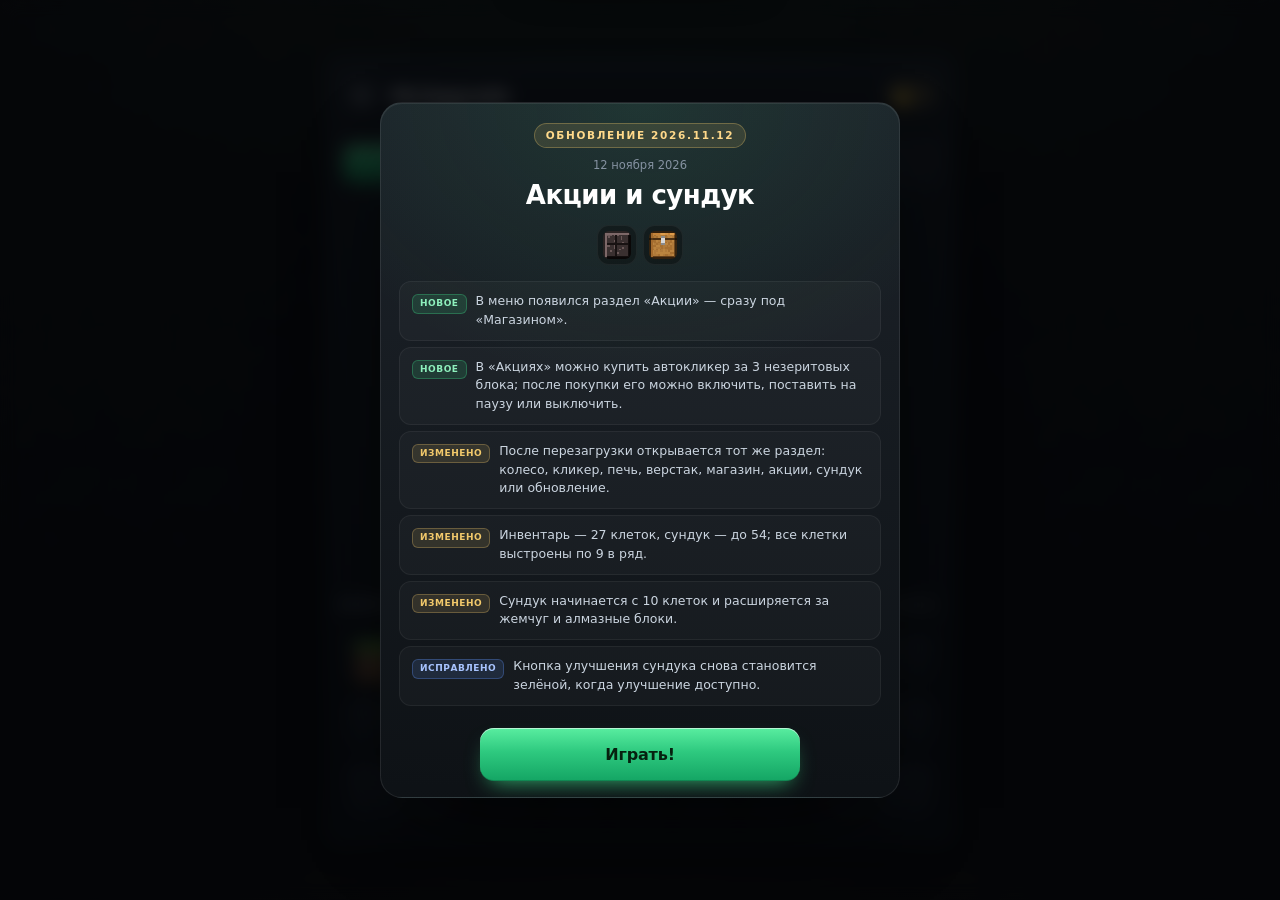
==== index.html @ 52a83c67 "refactor: split game code into js modules" ====
<!doctype html>
<html lang="ru">
    <head>
        <meta charset="UTF-8">
        <meta name="viewport" content="width=device-width, initial-scale=1.0">
        <meta http-equiv="Cache-Control" content="no-store">
        <meta http-equiv="Pragma" content="no-cache">
        <title>McUpgrade</title>

        <link rel="manifest" href="/manifest.json">
        <link rel="icon" href="/icon-192.png" sizes="192x192" type="image/png">
        <link rel="apple-touch-icon" href="/icon-192.png">

        <script src="js/core/sw.js"></script>
        <link rel="stylesheet" href="css/core.css">
        <link rel="stylesheet" href="css/wheel.css">
        <link rel="stylesheet" href="css/clicker.css">
        <link rel="stylesheet" href="css/controls.css">
        <link rel="stylesheet" href="css/overlays.css">
        <link rel="stylesheet" href="css/menu.css">
        <link rel="stylesheet" href="css/craft.css">
        <link rel="stylesheet" href="css/furnace.css">
        <link rel="stylesheet" href="css/shop.css">
        <link rel="stylesheet" href="css/offers.css">
        <link rel="stylesheet" href="css/updates.css">
        <link rel="stylesheet" href="css/responsive.css">
        <link rel="stylesheet" href="css/admin.css">
        <link rel="stylesheet" href="css/effects.css">
        <script src="js/effects/touch.js"></script>
    </head>
        <div class="wrap">
            <div class="gui" id="gui">
                <div class="hdr">
                    <button class="menu-btn" id="tmenu" aria-label="Меню"><svg viewBox="0 0 24 24" aria-hidden="true"><rect x="2.5" y="5" width="19" height="2.6" rx="1.3"></rect><rect x="2.5" y="10.7" width="19" height="2.6" rx="1.3"></rect><rect x="2.5" y="16.4" width="19" height="2.6" rx="1.3"></rect></svg></button>
                    <h1 id="ttl">McUpgrade</h1>
                    <div class="wallet" id="wbox"><img id="wico" alt="" /><b id="wcoins">0</b></div>
                </div>
                <div id="pg1">
                    <div class="rmode" role="tablist" aria-label="Режим">
                        <button class="on" id="mrWheel" type="button" role="tab" aria-selected="true">Колесо</button>
                        <button id="mrClick" type="button" role="tab" aria-selected="false">Кликер</button>
                    </div>
                    <div id="rwheel">
                        <div class="stage">
                            <div class="sb">
                                Ставка<button class="slot big" id="bet" aria-label="Слот ставки"></button>
                            </div>
                            <div class="ww">
                                <div class="ptr"></div>
                                <div class="wheel" id="wheel"><canvas id="wc" width="96" height="96"></canvas></div>
                            </div>
                            <div class="sb gt">
                                Цель<button class="slot big" id="tgt" aria-label="Выбрать желаемый предмет"></button>
                            </div>
                        </div>
                        <div class="info" id="info"></div>
                        <button class="btn" id="go" disabled>Крутить!</button>
                        <div class="autobar" id="autobar" hidden>
                            <i class="auto-dot" aria-hidden="true"></i>
                            <span id="autotxt">Автокликер включён</span>
                            <button class="auto-pause" id="autopause" type="button">Пауза</button>
                        </div>
                    </div>
                    <div id="rclick" hidden>
                        <div class="clk">
                            <div class="clk-h">
                                <b>Генератор предметов</b>
                                <span class="clk-side">
                                    <span class="clk-left" id="clkleft">10 / 10</span>
                                    <button class="clk-help" id="clkhelp" type="button" aria-label="Шансы предметов" title="Шансы предметов">?</button>
                                </span>
                            </div>
                            <div class="clk-box" id="clkbox">
                                <span class="clk-ph" id="clkph">?</span>
                                <img class="clk-ic" id="clkic" alt="" hidden />
                                <span class="clk-nm" id="clknm" hidden></span>
                                <span class="clk-pr" id="clkpr" hidden></span>
                            </div>
                            <button class="btn" id="clkgo" type="button">Жать!</button>
                            <p class="clk-msg" id="clkmsg"></p>
                        </div>
                        <div class="click-lock" id="clklock" hidden role="img" aria-label="Кликер заблокирован, пока работает автокликер">
                            <img class="lock-img" src="[data-uri]" alt="" />
                        </div>
                    </div>
                </div>
                <div id="pg2" hidden>
                    <div class="bench">
                        <h3>ВЕРСТАК</h3>
                        <div class="bg">
                            <div class="cg" id="cg"></div>
                            <div class="arr"></div>
                            <button class="slot big" id="co" disabled aria-label="Результат"></button>
                        </div>
                    </div>
                    <div id="cinfo"></div>
                    <button class="btn sm" id="cx">Очистить стол</button>
                </div>
                <div id="pg8" hidden>
                    <div class="furn">
                        <div class="furn-h">
                            <h2>Печь</h2>
                            <span class="furn-note" id="ftop"></span>
                        </div>
                        <div class="furn-body">
                            <div class="fcol">
                                <span class="flab">Плавим</span>
                                <button class="slot big" id="fin" type="button" aria-label="Что плавим"></button>
                                <span class="fsub" id="fdin"></span>
                            </div>
                            <div class="fmid" aria-hidden="true">
                                <i class="flame" id="fflame"></i>
                                <div class="fbar"><i id="fbar"></i></div>
                            </div>
                            <div class="fcol">
                                <span class="flab">Топливо</span>
                                <button class="slot big" id="ffuel" type="button" aria-label="Топливо"></button>
                                <span class="fsub" id="fdfuel"></span>
                            </div>
                            <span class="arr"></span>
                            <div class="fcol">
                                <span class="flab">Результат</span>
                                <span class="slot big" id="fout" aria-hidden="true"></span>
                                <span class="fsub" id="fdout"></span>
                            </div>
                        </div>
                        <p class="fhint" id="fhint"></p>
                        <div class="frow">
                            <button class="btn sm" id="fone" type="button">Разжечь</button>
                            <button class="btn sm" id="fall" type="button">Разжечь всё</button>
                        </div>
                    </div>
                    <div class="sec">
                        <h2>Что можно переплавить</h2>
                        <div class="frec" id="frec"></div>
                    </div>
                </div>
                <div id="pg4" hidden>
                    <div class="chesthead">
                        <h2>Сундук</h2>
                        <span class="cnt" id="csl2"></span>
                    </div>
                    <div class="bar"><i id="cbar"></i></div>
                    <div class="inv" id="chst"></div>
                    <p class="hint" id="chh"></p>
                    <div class="sec">
                        <h2>Улучшение сундука</h2>
                        <button class="btn sm up" id="up1" type="button" aria-label="Добавить 1 клетку сундука за 1 Жемчуг Края">
                            <span class="up-set"><b>+1</b><img class="uic" data-item="chest" alt="" aria-hidden="true" /></span>
                            <span class="up-for">за</span>
                            <span class="up-set"><b>1</b><img class="uic" data-item="pearl" alt="" aria-hidden="true" /></span>
                        </button>
                        <button class="btn sm up" id="up10" type="button" aria-label="Добавить 10 клеток сундука за 1 Алмазный блок">
                            <span class="up-set"><b>+10</b><img class="uic" data-item="chest" alt="" aria-hidden="true" /></span>
                            <span class="up-for">за</span>
                            <span class="up-set"><b>1</b><img class="uic" data-item="dblock" alt="" aria-hidden="true" /></span>
                        </button>
                    </div>
                </div>
                <div id="pg5" hidden>
                    <div class="shopbar">
                        <div class="seg">
                            <button class="segbtn on" id="shbuy">Купить</button>
                            <button class="segbtn" id="shsell">Продать</button>
                        </div>
                    </div>
                    <input class="shq" id="shq" type="text" inputmode="search" autocomplete="off" placeholder="Поиск" />
                    <div class="shlist" id="shlist"></div>
                    <p class="shmsg" id="shmsg"></p>
                </div>
                <div id="pg9" hidden>
                    <h2>Акции</h2>
                    <div class="ofr">
                        <div class="ofr-h">
                            <b>Автокликер</b>
                            <span class="ofr-tag">навсегда</span>
                        </div>
                        <p class="ofr-desc">Сам нажимает «Крутить!» с твоей ставкой.</p>
                        <ul class="ofr-list">
                            <li>Работает, пока открыта игра</li>
                            <li>Ставку и цель выбираешь сам</li>
                            <li>Можно поставить на паузу</li>
                            <li>Остаётся после перезагрузки</li>
                        </ul>
                        <div class="ofr-row" id="ofrBuy">
                            <span class="ofr-price"><b>3</b><img class="uic" data-item="nblock" alt="" aria-hidden="true" /></span>
                            <button class="ofr-go" id="autobuy" type="button">Купить</button>
                        </div>
                        <div class="ofr-own" id="ofrOwned" hidden>
                            <span class="ofr-st" id="ofrState">Куплено</span>
                        </div>
                        <p class="ofr-msg" id="automsg"></p>
                    </div>
                </div>
                <div id="pg6" hidden>
                    <div class="uhdr">
                        <h2>Обновление</h2>
                    </div>
                    <div class="ulist" id="ulist"></div>
                </div>
                <div id="invblock">
                    <div class="ihdr">
                        <h2>Инвентарь</h2>
                        <span class="cnt" id="icnt"></span>
                    </div>
                    <div class="inv" id="inv"></div>
                </div>
                <div id="pg3" hidden>
                    <h2>Рецепты</h2>
                    <div class="rb" id="rb"></div>
                </div>
            </div>
        </div>
        <div class="mnu-sc" id="mnusc">
            <div class="mnu">
                <div class="mnu-h"><h2>Меню</h2></div>
                <button class="tab on" id="t1">Фортуна</button>
                <button class="tab" id="t4">Магазин</button>
                <button class="tab" id="t10">Акции</button>
                <div class="mnu-line"></div>
                <button class="tab" id="t2">Верстак</button>
                <button class="tab" id="t7">Печь<img class="uic" data-item="furnace" alt="" aria-hidden="true" /></button>
                <button class="tab" id="t3">Сундук</button>
                <div class="mnu-line"></div>
                <button class="tab" id="t5">Обновление</button>
                <div class="mnu-line" id="mnuadmline" hidden></div>
                <button class="tab" id="t9" hidden>Админ<img class="uic" data-item="bedrock" alt="" aria-hidden="true" /></button>
                <button class="btn sm" id="mcx">Закрыть</button>
            </div>
        </div>
        <div class="ov" id="ov">
            <div class="gui menu">
                <h2 style="margin-top: 0">Выбери желаемый предмет</h2>
                <div class="grid" id="grid"></div>
            </div>
        </div>
        <div class="ov" id="clkov">
            <div class="gui menu">
                <h2 style="margin-top: 0">Шансы кликера</h2>
                <p class="hint">
                    Шанс зависит от ценности: чем дороже предмет, тем он реже. Указан шанс за один клик.
                </p>
                <div class="chlist" id="chlist"></div>
                <button class="btn sm" data-close>Закрыть</button>
            </div>
        </div>
        <div id="upd">
            <div class="paper">
                <div class="pbody">
                    <div class="ribbon" id="uv"></div>
                    <div class="ud" id="ud"></div>
                    <h2 id="ut"></h2>
                    <div class="ico" id="ui"></div>
                    <ul id="ul"></ul>
                </div>
                <button class="btn" id="up">Играть!</button>
            </div>
        </div>
        <div id="tip"></div>
        <div id="toast">
            <img id="ti" />
            <div><b>Достижение получено!</b><span id="tn"></span></div>
        </div>
        <div class="gob" id="gob">
            <div class="gui menu">
                <h2 id="gotitle">Игра окончена!</h2>
                <p class="hint" id="gohint">Предметы и монеты закончились.</p>
                <button class="btn" id="gotake" type="button" hidden>Забрать из сундука</button>
                <button class="btn" id="gostart" type="button">Начать заново</button>
            </div>
        </div>
        <div class="adm" id="adm">
            <div class="gui adm-card">
                <div class="adm-head">
                    <h2>Админ-панель</h2>
                    <button class="adm-x" id="admClose" type="button" aria-label="Закрыть">×</button>
                </div>
                <div id="admLogin">
                    <p class="hint">Вход только для владельца.</p>
                    <div class="row">
                        <input id="admPw" class="grow" type="password" autocomplete="current-password" placeholder="Пароль" />
                        <button class="btn sm" id="admEnter" type="button">Войти</button>
                    </div>
                    <p class="adm-msg" id="admMsg"></p>
                </div>
                <div id="admBody" hidden inert></div>
            </div>
        </div>
        <script src="js/admin-vault.js"></script>
        <script src="js/core/utils.js"></script>
        <script src="js/data/sprites.js"></script>
        <script src="js/data/items.js"></script>
        <script src="js/core/state.js"></script>
        <script src="js/core/save.js"></script>
        <script src="js/core/sound.js"></script>
        <script src="js/features/events.js"></script>
        <script src="js/core/cloud.js"></script>
        <script src="js/features/wheel.js"></script>
        <script src="js/features/clicker.js"></script>
        <script src="js/features/craft.js"></script>
        <script src="js/features/furnace.js"></script>
        <script src="js/features/chest.js"></script>
        <script src="js/features/economy.js"></script>
        <script src="js/features/offers.js"></script>
        <script src="js/data/updates.js"></script>
        <script src="js/features/updates.js"></script>
        <script src="js/ui/menu.js"></script>
        <script src="js/ui/icons.js"></script>
        <script src="js/admin/admin.js"></script>
        <script src="js/main.js"></script>
        <script src="js/effects/tap.js"></script>
    </body>
    
</html>
---- css/core.css ----
/* База: переменные, сброс стилей, каркас, шапка и кошелёк. */

:root {
    --bg: #0a0d10;
    --panel: #141a20;
    --panel-2: #1a2129;
    --tile: #202832;
    --line: rgba(255, 255, 255, 0.09);
    --line-2: rgba(255, 255, 255, 0.055);
    --ink: #eef3f8;
    --muted: #9aa7b6;
    --muted-2: #8592a1;
    --em: #3ddc8a;
    --em-d: #12a05c;
    --gold: #f2c96b;
    --gold-d: #b98a35;
    --red: #ea5a52;
    --blue: #5b8def;
    --rad: 18px;
    --rad-s: 11px;
}
*,
*:before,
*:after {
    box-sizing: border-box;
}
html {
    -webkit-text-size-adjust: 100%;
    text-size-adjust: 100%;
    background: #070a0d;
    overflow-x: clip;
}
body {
    margin: 0;
    width: 100%;
    min-height: 100vh;
    min-height: 100dvh;
    display: flex;
    flex-direction: column;
    overflow-x: clip;
    background-color: var(--bg);
    color: var(--ink);
    font-family: "Segoe UI Variable Text", "Segoe UI", system-ui, -apple-system, "Inter", Arial, sans-serif;
    font-size: 15px;
    line-height: 1.45;
    -webkit-tap-highlight-color: transparent;
    -webkit-font-smoothing: antialiased;
}
body.lock {
    overflow: hidden;
}
/* никаких светлых полос прокрутки — ни вертикальных, ни горизонтальных */
*,
*::before,
*::after {
    scrollbar-width: none !important;
    -ms-overflow-style: none !important;
}
*::-webkit-scrollbar {
    width: 0 !important;
    height: 0 !important;
    display: none !important;
}
img {
    -webkit-user-drag: none;
    user-select: none;
}
button,
input,
select,
textarea {
    font-family: inherit;
}
.wrap {
    width: 100%;
    max-width: 660px;
    margin: auto;
    flex: 0 0 auto;
    padding: 14px;
    position: relative;
    z-index: 1;
}
/* ---------- панель ---------- */
.gui {
    position: relative;
    padding: 14px;
    border-radius: var(--rad);
    background:
        radial-gradient(120% 80% at 50% -10%, rgba(61, 220, 138, 0.08), transparent 55%),
        linear-gradient(180deg, rgba(28, 34, 41, 0.97), rgba(16, 20, 25, 0.98));
    border: 1px solid var(--line);
    box-shadow:
        inset 0 1px 0 rgba(255, 255, 255, 0.07),
        0 1px 0 rgba(0, 0, 0, 0.6),
        0 28px 70px -26px rgba(0, 0, 0, 0.95),
        0 0 0 1px rgba(0, 0, 0, 0.45);
    backdrop-filter: blur(14px);
}
.gui.shake {
    animation: sh 0.45s;
}
@keyframes sh {
    20% {
        transform: translateX(-7px);
    }
    40% {
        transform: translateX(7px);
    }
    60% {
        transform: translateX(-4px);
    }
    80% {
        transform: translateX(4px);
    }
}
/* ---------- шапка ---------- */
.hdr {
    display: flex;
    align-items: center;
    justify-content: space-between;
    gap: 10px;
    margin: -2px 0 12px;
    padding: 10px 2px;
    background: linear-gradient(180deg, #1a2129 0%, #171d24 100%);
    border-bottom: 1px solid var(--line-2);
    border-radius: 12px;
    box-shadow: 0 10px 20px -18px #000;
}
.menu-btn {
    flex: none;
    width: 40px;
    height: 40px;
    display: grid;
    place-items: center;
    padding: 0;
    color: #d6e0ea;
    background: linear-gradient(180deg, rgba(255, 255, 255, 0.075), rgba(255, 255, 255, 0.02));
    border: 1px solid var(--line);
    border-radius: 12px;
    cursor: pointer;
    transition: background 0.16s, color 0.16s, transform 0.16s;
}
.menu-btn:hover {
    color: #fff;
    background: linear-gradient(180deg, rgba(255, 255, 255, 0.12), rgba(255, 255, 255, 0.04));
}
.menu-btn:active {
    transform: scale(0.95);
}
.menu-btn svg {
    width: 19px;
    height: 19px;
    display: block;
    fill: currentColor;
}
h1 {
    flex: 1 1 auto;
    min-width: 0;
    margin: 0;
    font-size: clamp(14px, 4vw, 19px);
    font-weight: 700;
    letter-spacing: -0.015em;
    line-height: 1.1;
    color: #fff;
    white-space: normal;
    overflow: visible;
    text-overflow: clip;
    word-break: break-word;
}
.wallet {
    flex: none;
    display: flex;
    align-items: center;
    gap: 6px;
    padding: 6px 11px 6px 8px;
    font-size: 14px;
    font-weight: 600;
    font-variant-numeric: tabular-nums;
    color: var(--gold);
    border-radius: 999px;
    background: linear-gradient(180deg, rgba(242, 201, 107, 0.16), rgba(242, 201, 107, 0.06));
    border: 1px solid rgba(242, 201, 107, 0.28);
    box-shadow: inset 0 1px 0 rgba(255, 255, 255, 0.12);
    white-space: nowrap;
}
.wallet img {
    width: 18px;
    height: 18px;
    display: block;
    image-rendering: pixelated;
}
h2 {
    margin: 16px 0 8px;
    font-size: 12px;
    font-weight: 600;
    letter-spacing: 0.1em;
    text-transform: uppercase;
    color: var(--muted-2);
}
.ihdr,
.chesthead,
.uhdr {
    display: flex;
    align-items: center;
    justify-content: space-between;
    gap: 10px;
    margin: 16px 0 8px;
}
.ihdr h2,
.chesthead h2,
.uhdr h2 {
    margin: 0;
}
.cnt {
    font-size: 11.5px;
    font-weight: 500;
    color: var(--muted-2);
    font-variant-numeric: tabular-nums;
    padding: 2px 8px;
    border-radius: 999px;
    background: rgba(255, 255, 255, 0.04);
    border: 1px solid var(--line-2);
}
---- css/wheel.css ----
/* Колесо фортуны и переключатель «Колесо / Кликер». */

/* ---------- колесо ---------- */
.stage {
    display: flex;
    align-items: center;
    justify-content: center;
    gap: clamp(8px, 3vw, 20px);
    margin: 4px 0 12px;
}
.sb {
    display: flex;
    flex-direction: column;
    align-items: center;
    gap: 8px;
    flex: none;
    font-size: 9.5px;
    font-weight: 600;
    letter-spacing: 0.14em;
    text-transform: uppercase;
    color: var(--muted-2);
}
.stage .sb:first-child {
    color: #cfd8e2;
}
.stage .sb.gt {
    color: var(--em);
}
.ww {
    position: relative;
    width: clamp(190px, 50vw, 270px);
    aspect-ratio: 1;
    flex: none;
}
.ww:before {
    content: "";
    position: absolute;
    inset: -14%;
    border-radius: 50%;
    background: radial-gradient(circle at 50% 45%, rgba(61, 220, 138, 0.14), rgba(61, 220, 138, 0) 62%);
    pointer-events: none;
}
.wheel {
    position: absolute;
    inset: 0;
    transition: transform 4.6s cubic-bezier(0.12, 0.65, 0.08, 1);
    will-change: transform;
}
.wheel canvas {
    width: 100%;
    height: 100%;
    display: block;
    border-radius: 50%;
    filter: drop-shadow(0 12px 18px rgba(0, 0, 0, 0.55));
    image-rendering: pixelated;
}
.lbl {
    position: absolute;
    left: 50%;
    top: 50%;
    color: #fff;
    font-size: clamp(17px, 4.6vw, 25px);
    font-weight: 700;
    font-variant-numeric: tabular-nums;
    text-shadow: 1px 1px 0 #000, -1px 1px 0 #000, 1px -1px 0 #000, -1px -1px 0 #000,
        2px 2px 0 rgba(0, 0, 0, 0.65);
    white-space: nowrap;
}
.ptr {
    position: absolute;
    left: 50%;
    top: -12px;
    transform: translateX(-50%);
    border: 13px solid transparent;
    border-top: 28px solid #f5c518;
    border-bottom: 0;
    filter: drop-shadow(0 0 0 #000) drop-shadow(2px 2px 0 #000);
    z-index: 3;
}
.info {
    min-height: 2.6em;
    margin: 4px 0 10px;
    text-align: center;
    font-size: 13.5px;
    line-height: 1.35;
    color: var(--muted);
}
.info.win {
    color: #7ef0b0;
}
.info.lose {
    color: #ff9d95;
}
/* ---------- переключатель: колесо / кликер ---------- */
.rmode {
    display: flex;
    gap: 5px;
    padding: 4px;
    margin: 0 0 12px;
    border: 1px solid var(--line);
    border-radius: 13px;
    background: rgba(255, 255, 255, 0.035);
}
.rmode button {
    flex: 1 1 0;
    padding: 9px 8px;
    font: inherit;
    font-size: 12.5px;
    font-weight: 700;
    letter-spacing: 0.02em;
    color: var(--muted-2);
    background: transparent;
    border: 0;
    border-radius: 9px;
    cursor: pointer;
    transition: color 0.15s, background 0.15s, box-shadow 0.15s, transform 0.1s;
}
.rmode button:active:not(:disabled) {
    transform: scale(0.985);
}
.rmode button.on {
    color: #06210f;
    background: linear-gradient(180deg, #59eda0, #2ec97f 55%, #14a564);
    box-shadow:
        inset 0 1px 0 rgba(255, 255, 255, 0.5),
        0 6px 16px -8px rgba(61, 220, 138, 0.8);
}
.rmode button:disabled {
    cursor: default;
    opacity: 0.6;
}
---- css/clicker.css ----
/* Кликер: карточка генератора, анимации выпадения и список шансов. */

/* ---------- кликер ---------- */
.clk {
    display: flex;
    flex-direction: column;
    gap: 10px;
}
.clk-h {
    display: flex;
    align-items: center;
    justify-content: space-between;
    gap: 10px;
}
.clk-h b {
    font-size: 11px;
    font-weight: 700;
    letter-spacing: 0.16em;
    text-transform: uppercase;
    color: var(--muted-2);
}
.clk-left {
    display: inline-flex;
    align-items: center;
    gap: 5px;
    padding: 3px 11px;
    border-radius: 999px;
    font-size: 12.5px;
    font-weight: 700;
    font-variant-numeric: tabular-nums;
    color: var(--em);
    background: rgba(61, 220, 138, 0.09);
    border: 1px solid rgba(61, 220, 138, 0.26);
    transition: color 0.2s, background 0.2s, border-color 0.2s;
}
.clk-left.off {
    color: #ff9d95;
    background: rgba(234, 90, 82, 0.09);
    border-color: rgba(234, 90, 82, 0.26);
}
.clk-left.inf {
    color: var(--gold);
    background: rgba(242, 201, 107, 0.09);
    border-color: rgba(242, 201, 107, 0.3);
}
.clk-side {
    display: inline-flex;
    align-items: center;
    gap: 7px;
}
.clk-help {
    display: inline-flex;
    align-items: center;
    justify-content: center;
    width: 27px;
    height: 27px;
    padding: 0;
    font: inherit;
    font-size: 14px;
    font-weight: 800;
    line-height: 1;
    color: var(--muted);
    background: rgba(255, 255, 255, 0.05);
    border: 1px solid var(--line);
    border-radius: 50%;
    cursor: pointer;
    transition: color 0.15s, background 0.15s, border-color 0.15s, transform 0.12s;
}
.clk-help:hover {
    color: #fff;
    background: rgba(255, 255, 255, 0.09);
    border-color: rgba(255, 255, 255, 0.2);
}
.clk-help:active {
    transform: scale(0.94);
}
/* список шансов */
.chlist {
    display: flex;
    flex-direction: column;
    max-height: min(56vh, 430px);
    overflow: auto;
    margin: 4px 0 2px;
    border: 1px solid var(--line-2);
    border-radius: 12px;
    background: rgba(0, 0, 0, 0.22);
    box-shadow: inset 0 2px 10px rgba(0, 0, 0, 0.35);
}
.chrow {
    display: flex;
    align-items: center;
    gap: 9px;
    padding: 6px 10px;
    border-bottom: 1px solid var(--line-2);
}
.chrow:last-child {
    border-bottom: 0;
}
.chrow img {
    width: 22px;
    height: 22px;
    flex: none;
    image-rendering: pixelated;
    filter: drop-shadow(0 1px 2px rgba(0, 0, 0, 0.5));
}
.chrow .nm {
    flex: 1 1 auto;
    min-width: 0;
    overflow: hidden;
    text-overflow: ellipsis;
    white-space: nowrap;
    font-size: 12.5px;
    color: #dbe4ee;
}
.chrow .pc {
    flex: none;
    font-size: 12.5px;
    font-weight: 700;
    font-variant-numeric: tabular-nums;
    color: var(--em);
}
.chrow.rare .pc {
    color: var(--gold);
}
.chrow.secret .pc {
    color: var(--red);
    font-weight: 800;
    text-shadow: 0 0 8px rgba(234, 90, 82, 0.35);
}
.clk-box {
    position: relative;
    display: flex;
    flex-direction: column;
    align-items: center;
    justify-content: center;
    gap: 2px;
    min-height: clamp(196px, 45vw, 244px);
    padding: 18px 14px;
    border-radius: 20px;
    border: 1px solid var(--line);
    background:
        radial-gradient(circle at 50% 42%, rgba(61, 220, 138, 0.1), rgba(61, 220, 138, 0) 66%),
        linear-gradient(180deg, #1b222a, #12171d);
    box-shadow:
        inset 0 1px 0 rgba(255, 255, 255, 0.05),
        inset 0 -20px 40px -30px #000;
    overflow: hidden;
    isolation: isolate;
}
.clk-box:before {
    content: "";
    position: absolute;
    inset: -40% -60%;
    background: linear-gradient(105deg, transparent 42%, rgba(255, 255, 255, 0.09) 50%, transparent 58%);
    transform: translateX(-75%) rotate(8deg);
    animation: clkShine 4.6s ease-in-out infinite;
    pointer-events: none;
    z-index: -1;
}
@keyframes clkShine {
    0%,
    55% {
        transform: translateX(-75%) rotate(8deg);
    }
    80%,
    100% {
        transform: translateX(75%) rotate(8deg);
    }
}
.clk-box.roll {
    animation: clkShake 0.22s linear infinite;
}
.clk-box.roll:before {
    animation-duration: 0.8s;
}
.clk-box.roll .clk-ic {
    filter: blur(0.4px) drop-shadow(0 0 16px rgba(61, 220, 138, 0.55));
    animation: none;
}
@keyframes clkShake {
    0%,
    100% {
        transform: translateX(0);
    }
    25% {
        transform: translateX(-2px) rotate(-0.25deg);
    }
    75% {
        transform: translateX(2px) rotate(0.25deg);
    }
}
.clk-box.hit {
    animation: clkPop 0.55s cubic-bezier(0.2, 1.6, 0.4, 1);
}
.clk-box.hit .clk-nm,
.clk-box.hit .clk-pr {
    animation: clkUp 0.5s ease 0.08s both;
}
@keyframes clkUp {
    from {
        opacity: 0;
        transform: translateY(7px);
    }
    to {
        opacity: 1;
        transform: none;
    }
}
.clk-ic.in {
    animation: clkIn 0.62s cubic-bezier(0.2, 1.5, 0.4, 1);
}
@keyframes clkIn {
    0% {
        transform: scale(0.35) rotate(-16deg);
        opacity: 0;
    }
    62% {
        transform: scale(1.12) rotate(4deg);
        opacity: 1;
    }
    100% {
        transform: scale(1) rotate(0deg);
    }
}
@keyframes clkPop {
    0% {
        transform: scale(0.94);
    }
    45% {
        transform: scale(1.035);
    }
    100% {
        transform: scale(1);
    }
}
.clk-ph {
    font-size: clamp(54px, 14vw, 68px);
    font-weight: 800;
    line-height: 1;
    color: rgba(255, 255, 255, 0.1);
    text-shadow: 0 0 34px rgba(61, 220, 138, 0.16);
    user-select: none;
}
.clk-ic {
    width: clamp(84px, 22vw, 104px);
    height: clamp(84px, 22vw, 104px);
    image-rendering: pixelated;
    filter: drop-shadow(0 10px 14px rgba(0, 0, 0, 0.6));
    animation: clkFloat 3.2s ease-in-out infinite;
}
@keyframes clkFloat {
    0%,
    100% {
        transform: translateY(0);
    }
    50% {
        transform: translateY(-4px);
    }
}
.clk-nm {
    margin-top: 8px;
    max-width: 100%;
    font-size: 15px;
    font-weight: 700;
    line-height: 1.25;
    color: #fff;
    text-align: center;
}
.clk-pr {
    display: inline-flex;
    align-items: center;
    gap: 5px;
    margin-top: 4px;
    padding: 3px 10px 3px 8px;
    border-radius: 999px;
    font-size: 12px;
    font-weight: 700;
    font-variant-numeric: tabular-nums;
    color: var(--gold);
    background: rgba(242, 201, 107, 0.08);
    border: 1px solid rgba(242, 201, 107, 0.22);
}
.clk-pr img {
    width: 14px;
    height: 14px;
    image-rendering: pixelated;
}
.clk-pr b {
    font-size: 12.5px;
}
.clk-spark {
    position: absolute;
    width: 6px;
    height: 6px;
    margin: -3px 0 0 -3px;
    border-radius: 2px;
    pointer-events: none;
    background: var(--sc, #f2c96b);
    box-shadow: 0 0 8px var(--sc, #f2c96b);
    animation: clkSpark 0.95s ease-out forwards;
}
@keyframes clkSpark {
    0% {
        transform: translate(0, 0) scale(1) rotate(0deg);
        opacity: 0;
    }
    12% {
        opacity: 1;
    }
    100% {
        transform: translate(var(--dx), var(--dy)) scale(0.2) rotate(180deg);
        opacity: 0;
    }
}
.clk-msg {
    min-height: 1.35em;
    margin: 0;
    text-align: center;
    font-size: 12.5px;
    line-height: 1.35;
    color: var(--muted);
}
.clk-msg.win {
    color: #7ef0b0;
}
.clk-msg.bad {
    color: #ff9d95;
}
.clk-msg.secret {
    color: #ffb2a8;
    font-weight: 700;
    text-shadow: 0 0 12px rgba(234, 90, 82, 0.45);
}
/* ===== редкое выпадение бедрока: замедление, ч/б свечение, красный контур ===== */
#clkbox.secret-roll {
    animation: clkShake 0.52s linear infinite, secretRollGlow 1.1s ease-in-out infinite;
    filter: grayscale(1) contrast(1.06);
}
#clkbox.secret-roll .clk-ic {
    animation: none;
    filter: grayscale(1) brightness(1.25) drop-shadow(0 0 22px rgba(255, 255, 255, 0.6));
}
#clkbox.secret-hit {
    border-color: rgba(234, 90, 82, 0.72);
    animation: secretHit 1.8s ease-out both;
}
@keyframes secretRollGlow {
    0%,
    100% {
        box-shadow:
            inset 0 1px 0 rgba(255, 255, 255, 0.05),
            inset 0 -20px 40px -30px #000,
            0 0 0 rgba(255, 255, 255, 0);
    }
    50% {
        box-shadow:
            inset 0 1px 0 rgba(255, 255, 255, 0.08),
            inset 0 -20px 40px -30px #000,
            0 0 0 1px rgba(255, 255, 255, 0.26),
            0 0 34px rgba(255, 255, 255, 0.42);
    }
}
@keyframes secretHit {
    0% {
        border-color: rgba(255, 255, 255, 0.65);
        box-shadow:
            0 0 0 1px rgba(255, 255, 255, 0.3),
            0 0 34px rgba(255, 255, 255, 0.45);
    }
    24%,
    100% {
        border-color: rgba(234, 90, 82, 0.72);
        box-shadow:
            0 0 0 2px rgba(234, 90, 82, 0.2),
            0 0 38px rgba(234, 90, 82, 0.34),
            inset 0 0 28px rgba(255, 255, 255, 0.08);
    }
}
@media (prefers-reduced-motion: reduce) {
    #clkbox.secret-roll,
    #clkbox.secret-hit {
        animation: none !important;
    }
}
@media (max-width: 520px) {
    .clk-box {
        min-height: 186px;
        border-radius: 17px;
    }
    .clk-nm {
        font-size: 14px;
    }
}
---- css/controls.css ----
/* Общие элементы управления: кнопки и слоты предметов. */

/* ---------- кнопки ---------- */
.btn {
    display: flex;
    align-items: center;
    justify-content: center;
    gap: 8px;
    width: min(320px, 100%);
    margin: 0 auto;
    padding: 15px 16px;
    font: inherit;
    font-size: 16px;
    font-weight: 700;
    letter-spacing: -0.01em;
    color: #06210f;
    background: linear-gradient(180deg, #59eda0 0%, #2ec97f 45%, #14a564 100%);
    border: 0;
    border-radius: 14px;
    box-shadow:
        inset 0 1px 0 rgba(255, 255, 255, 0.55),
        inset 0 -1px 0 rgba(0, 0, 0, 0.18),
        0 10px 22px -10px rgba(61, 220, 138, 0.8);
    cursor: pointer;
    transition: transform 0.12s, filter 0.16s, box-shadow 0.16s;
}
.btn:hover:not(:disabled) {
    filter: brightness(1.06);
    transform: translateY(-1px);
    box-shadow:
        inset 0 1px 0 rgba(255, 255, 255, 0.6),
        0 16px 28px -12px rgba(61, 220, 138, 0.85);
}
.btn:active:not(:disabled) {
    transform: translateY(1px) scale(0.995);
    filter: brightness(0.98);
}
.btn:disabled {
    color: #7b8794;
    background: linear-gradient(180deg, #242c35, #1b222a);
    box-shadow: inset 0 1px 0 rgba(255, 255, 255, 0.05);
    cursor: not-allowed;
}
.btn.sm {
    width: min(320px, 100%);
    margin-top: 10px;
    padding: 12px 14px;
    font-size: 13.5px;
    font-weight: 600;
    color: #e6eef7;
    background: linear-gradient(180deg, rgba(255, 255, 255, 0.075), rgba(255, 255, 255, 0.025));
    border: 1px solid var(--line);
    border-radius: 12px;
    box-shadow: inset 0 1px 0 rgba(255, 255, 255, 0.06);
}
.btn.spin {
    animation: pl 1s ease-in-out infinite alternate;
}
@keyframes pl {
    to {
        box-shadow:
            inset 0 1px 0 rgba(255, 255, 255, 0.6),
            0 14px 30px -10px rgba(61, 220, 138, 1);
    }
}
.up {
    display: flex;
    align-items: center;
    justify-content: center;
    gap: 9px;
    padding: 8px 12px;
    font-variant-numeric: tabular-nums;
}
.up-set {
    display: inline-flex;
    align-items: center;
    gap: 6px;
    padding: 3px 10px 3px 11px;
    border-radius: 999px;
    background: rgba(4, 38, 20, 0.16);
    box-shadow: inset 0 1px 0 rgba(255, 255, 255, 0.25);
    line-height: 1;
}
.up-set b {
    font-size: 14.5px;
    font-weight: 800;
    letter-spacing: 0.01em;
}
.up .uic {
    width: 20px;
    height: 20px;
    image-rendering: pixelated;
    pointer-events: none;
}
.up-for {
    font-size: 12px;
    font-weight: 600;
    letter-spacing: 0;
    opacity: 0.62;
}
.btn.up:not(:disabled) {
    color: #06210f;
    background: linear-gradient(180deg, #59eda0, #16a868);
    border: 0;
    box-shadow:
        inset 0 1px 0 rgba(255, 255, 255, 0.5),
        0 10px 20px -12px rgba(61, 220, 138, 0.9);
}
.btn.up:disabled {
    background: linear-gradient(180deg, #242c35, #1b222a);
}
.up:disabled .uic {
    opacity: 0.4;
}
.up:disabled .up-set {
    background: rgba(255, 255, 255, 0.05);
    box-shadow: inset 0 1px 0 rgba(255, 255, 255, 0.06);
}
/* ---------- слоты ---------- */
.slot {
    position: relative;
    display: flex;
    align-items: center;
    justify-content: center;
    width: clamp(48px, 12vw, 62px);
    aspect-ratio: 1;
    padding: 0;
    font: inherit;
    border: 1px solid var(--line-2);
    border-radius: var(--rad-s);
    background: linear-gradient(180deg, #222a33, #161c22);
    box-shadow:
        inset 0 1px 0 rgba(255, 255, 255, 0.05),
        inset 0 -8px 14px -10px rgba(0, 0, 0, 0.9);
    transition: border-color 0.15s, box-shadow 0.15s, transform 0.12s;
}
.slot.big {
    width: clamp(64px, 17vw, 82px);
}
button.slot {
    cursor: pointer;
}
button.slot:hover:not(:disabled) {
    border-color: rgba(255, 255, 255, 0.16);
    box-shadow:
        inset 0 1px 0 rgba(255, 255, 255, 0.09),
        0 6px 16px -10px rgba(0, 0, 0, 0.9);
}
button.slot:active:not(:disabled) {
    transform: scale(0.97);
}
button.slot:hover:not(:disabled):after {
    content: "";
    position: absolute;
    inset: 0;
    border-radius: inherit;
    background: rgba(255, 255, 255, 0.06);
}
button.slot:disabled {
    cursor: default;
}
.slot.sel {
    border-color: rgba(61, 220, 138, 0.75);
    box-shadow:
        inset 0 0 0 1px rgba(61, 220, 138, 0.35),
        0 0 0 3px rgba(61, 220, 138, 0.14),
        0 0 20px -4px rgba(61, 220, 138, 0.45);
}
.slot.gt.sel,
.sb.gt .slot.sel {
    border-color: rgba(242, 201, 107, 0.8);
    box-shadow:
        inset 0 0 0 1px rgba(242, 201, 107, 0.35),
        0 0 0 3px rgba(242, 201, 107, 0.14),
        0 0 20px -4px rgba(242, 201, 107, 0.45);
}
.slot.dim .ic {
    opacity: 0.28;
    filter: grayscale(0.6);
}
.slot.dim {
    opacity: 0.55;
}
.ic {
    width: 76%;
    height: 76%;
    image-rendering: pixelated;
    pointer-events: none;
    filter: drop-shadow(0 2px 3px rgba(0, 0, 0, 0.45));
}
.n {
    position: absolute;
    right: 4px;
    bottom: 2px;
    font-size: 12px;
    font-weight: 700;
    font-variant-numeric: tabular-nums;
    color: #fff;
    text-shadow: 0 1px 2px #000, 0 0 4px #000;
    pointer-events: none;
    z-index: 1;
}
.inv .n {
    font-size: clamp(8px, 1.9vw, 10px);
    right: 2px;
    bottom: 1px;
    line-height: 1;
}
@media (max-width: 520px) {
    .inv .n {
        font-size: 8px;
        right: 1px;
        bottom: 0;
        text-shadow: 1px 1px 0 #000, -1px 1px 0 #000, 1px -1px 0 #000, -1px -1px 0 #000;
    }
}
@media (max-width: 380px) {
    .inv .n {
        font-size: 7px;
    }
}
.q {
    font-size: 20px;
    font-weight: 300;
    color: var(--muted-2);
    opacity: 0.7;
    pointer-events: none;
}
.inv {
    display: grid;
    grid-template-columns: repeat(9, 1fr);
    gap: 5px;
    padding: 6px;
    border-radius: 14px;
    background: rgba(0, 0, 0, 0.24);
    border: 1px solid var(--line-2);
    box-shadow: inset 0 2px 10px rgba(0, 0, 0, 0.4);
}
.inv .slot {
    width: 100%;
    border-radius: 8px;
}
.hint {
    min-height: 1.4em;
    margin: 10px 0 0;
    text-align: center;
    font-size: 12.5px;
    color: var(--muted);
}
.bar {
    height: 8px;
    margin: 0 0 12px;
    border-radius: 999px;
    background: rgba(0, 0, 0, 0.45);
    box-shadow: inset 0 1px 3px rgba(0, 0, 0, 0.7);
    overflow: hidden;
}
.bar i {
    display: block;
    width: 0;
    height: 100%;
    border-radius: 999px;
    background: linear-gradient(90deg, #14a564, #59eda0);
    box-shadow: 0 0 12px rgba(61, 220, 138, 0.55);
    transition: width 0.35s ease;
}
---- css/overlays.css ----
/* Окна, подсказки и всплывающее уведомление о новом предмете. */

/* ---------- окна ---------- */
.ov {
    position: fixed;
    inset: 0;
    z-index: 10;
    display: none;
    align-items: center;
    justify-content: center;
    padding: 14px;
    background: rgba(4, 6, 8, 0.72);
    backdrop-filter: blur(6px);
}
.ov.on {
    display: flex;
}
.row .btn.sm {
    flex: 1 1 130px;
    width: auto;
    margin-top: 0;
}
.gob {
    position: fixed;
    inset: 0;
    z-index: 90;
    display: none;
    align-items: center;
    justify-content: center;
    padding: 14px;
    background: rgba(4, 6, 8, 0.82);
    backdrop-filter: blur(6px);
}
.gob.on {
    display: flex;
}
.gob .gui {
    text-align: center;
    animation: sh 0.4s;
}
.gob h2 {
    margin: 6px 0 4px;
    font-size: 25px;
}
.gob .btn {
    margin-top: 18px;
}
#gob .btn + .btn {
    margin-top: 10px;
}
.menu {
    width: 100%;
    max-width: 460px;
    max-height: 92vh;
    overflow: auto;
    padding: 16px;
}
.grid {
    display: grid;
    grid-template-columns: repeat(6, 1fr);
    gap: 5px;
}
.grid .slot {
    width: 100%;
}
.sec {
    margin: 12px 0;
    padding: 12px;
    border-radius: 14px;
    background: rgba(255, 255, 255, 0.022);
    border: 1px solid var(--line-2);
}
.sec h2 {
    margin: 0 0 8px;
}
.sec small {
    color: var(--muted);
    font-size: 11.5px;
}
.row {
    display: flex;
    flex-wrap: wrap;
    align-items: center;
    gap: 8px;
    margin: 8px 0;
}
.row label {
    display: flex;
    flex: 1 1 100%;
    align-items: center;
    gap: 8px;
    font-size: 12.5px;
    color: var(--muted);
}
.row label input,
.row label select {
    flex: 1;
}
.row input,
.row select,
.row textarea,
.evf input,
.evf select {
    min-width: 0;
    padding: 9px 11px;
    font: inherit;
    font-size: 13.5px;
    color: var(--ink);
    background: rgba(0, 0, 0, 0.35);
    border: 1px solid var(--line);
    border-radius: 10px;
    outline: none;
    transition: border-color 0.15s, box-shadow 0.15s;
}
.row input:focus,
.row select:focus,
.row textarea:focus,
.evf input:focus,
.evf select:focus,
.shq:focus {
    border-color: rgba(61, 220, 138, 0.6);
    box-shadow: 0 0 0 3px rgba(61, 220, 138, 0.14);
}
.row input {
    flex: 1 1 120px;
}
.evf {
    display: grid;
    grid-template-columns: 1fr 1fr;
    gap: 8px;
    margin: 8px 0;
}
.evf label {
    display: flex;
    flex-direction: column;
    gap: 4px;
    font-size: 11.5px;
    color: var(--muted);
}
.evf .full {
    grid-column: 1/-1;
}
.evf input,
.evf select {
    width: 100%;
    height: 36px;
}
.ev {
    margin: 8px 0;
    padding: 9px 11px;
    font-size: 12.5px;
    border-radius: 11px;
    background: rgba(255, 255, 255, 0.03);
    border: 1px solid var(--line-2);
    color: #dce5ef;
}
.ev small {
    display: block;
    margin-top: 2px;
    font-size: 11.5px;
    color: var(--muted-2);
}
.ev.on {
    border-color: rgba(61, 220, 138, 0.45);
    background: rgba(61, 220, 138, 0.07);
}
.ev.done {
    opacity: 0.5;
}
.ev button {
    margin-top: 6px;
    padding: 5px 10px;
    font-size: 11.5px;
    color: #dbe4ee;
    background: rgba(255, 255, 255, 0.06);
    border: 1px solid var(--line);
    border-radius: 8px;
    cursor: pointer;
}
/* ---------- подсказка ---------- */
#tip {
    position: fixed;
    z-index: 70;
    display: none;
    padding: 7px 10px;
    font-size: 12.5px;
    color: #eef3f8;
    background: rgba(10, 13, 17, 0.96);
    border: 1px solid var(--line);
    border-radius: 9px;
    box-shadow: 0 12px 26px -10px #000;
    pointer-events: none;
}
#tip small {
    display: block;
    margin-top: 2px;
    font-size: 11px;
    font-weight: 400;
    color: var(--muted-2);
}
/* ---------- всплывающее достижение ---------- */
#toast {
    position: fixed;
    left: 50%;
    top: 12px;
    z-index: 120;
    display: flex;
    align-items: center;
    gap: 11px;
    min-width: 236px;
    padding: 10px 15px 10px 11px;
    font-size: 12.5px;
    color: #eef3f8;
    background: linear-gradient(180deg, rgba(30, 36, 43, 0.98), rgba(17, 21, 26, 0.98));
    border: 1px solid rgba(242, 201, 107, 0.32);
    border-radius: 13px;
    box-shadow:
        inset 0 1px 0 rgba(255, 255, 255, 0.07),
        0 20px 40px -16px #000;
    transform: translate(-50%, -160%);
    transition: transform 0.45s cubic-bezier(0.2, 0.9, 0.2, 1);
}
#toast.on {
    transform: translate(-50%, calc(env(safe-area-inset-top, 0px) + 8px));
}
#toast b {
    display: block;
    color: var(--gold);
    font-size: 12.5px;
}
#toast img {
    width: 40px;
    height: 40px;
    padding: 4px;
    image-rendering: pixelated;
    border-radius: 10px;
    background: rgba(0, 0, 0, 0.4);
    border: 1px solid var(--line-2);
}
[hidden] {
    display: none !important;
}
---- css/menu.css ----
/* Выдвижное меню и его пункты. */

/* ---------- меню ---------- */
.mnu-sc {
    position: fixed;
    inset: 0;
    z-index: 20;
    background: rgba(4, 6, 8, 0.72);
    backdrop-filter: blur(4px);
    opacity: 0;
    pointer-events: none;
    overscroll-behavior: contain;
    transition: opacity 0.2s ease;
}
.mnu-sc.on {
    opacity: 1;
    pointer-events: auto;
}
.mnu {
    position: absolute;
    top: 0;
    left: 0;
    bottom: 0;
    display: flex;
    flex-direction: column;
    gap: 4px;
    width: min(280px, 86vw);
    max-height: 100dvh;
    padding: 16px 12px;
    padding-top: calc(16px + env(safe-area-inset-top, 0px));
    padding-bottom: calc(16px + env(safe-area-inset-bottom, 0px));
    overflow-y: auto;
    overscroll-behavior: contain;
    background: linear-gradient(180deg, #141a20 0%, #0b0f13 100%);
    border-right: 1px solid var(--line);
    border-radius: 0 20px 20px 0;
    box-shadow: 24px 0 60px -20px #000;
    transform: translateX(-10px);
    transition: transform 0.22s cubic-bezier(0.2, 0.8, 0.2, 1);
}
.mnu-sc.on .mnu {
    transform: none;
}
.mnu-h {
    margin: 0 4px 12px;
    padding: 0 2px 12px;
    border-bottom: 1px solid var(--line-2);
}
.mnu h2 {
    margin: 0;
    font-family: "Arial Black", "Segoe UI", Arial, sans-serif;
    font-weight: 900;
    font-size: 17px;
    letter-spacing: 0.01em;
    text-transform: uppercase;
    color: #fff;
}
.mnu .tab,
.mnu .btn {
    position: relative;
    display: flex;
    align-items: center;
    justify-content: space-between;
    gap: 10px;
    width: 100%;
    flex: none;
    align-self: stretch;
    min-height: 46px;
    margin: 0;
    padding: 12px 13px;
    font: inherit;
    font-size: 14px;
    font-weight: 600;
    text-align: left;
    color: #c8d3df;
    background: transparent;
    border: 1px solid transparent;
    border-radius: 11px;
    cursor: pointer;
    touch-action: manipulation;
    transition: background 0.15s, color 0.15s, border-color 0.15s;
}
.mnu .tab:hover {
    color: #fff;
    background: rgba(255, 255, 255, 0.05);
}
.mnu .tab.on {
    color: #fff;
    background: linear-gradient(90deg, rgba(61, 220, 138, 0.18), rgba(61, 220, 138, 0.04));
    border-color: rgba(61, 220, 138, 0.32);
}
.mnu .tab.on:before {
    content: "";
    position: absolute;
    left: -12px;
    top: 50%;
    width: 3px;
    height: 20px;
    margin-top: -10px;
    border-radius: 0 3px 3px 0;
    background: var(--em);
    box-shadow: 0 0 12px rgba(61, 220, 138, 0.8);
}
.mnu .tab img {
    flex: none;
    order: 2;
    width: 20px;
    height: 20px;
    display: block;
    image-rendering: pixelated;
    opacity: 0.9;
}
.mnu .tab .tmi {
    flex: none;
    order: 2;
    width: 18px;
    height: 18px;
    fill: #c8d3df;
    opacity: 0.9;
    transition: fill 0.15s;
}
.mnu .tab.on .tmi {
    fill: #8ef0bd;
}
.mnu-line {
    flex: none;
    height: 1px;
    margin: 7px 6px;
    background: var(--line-2);
}
.mnu .btn {
    justify-content: center;
    margin-top: auto;
    color: #aeb9c6;
    border-color: var(--line-2);
    background: rgba(255, 255, 255, 0.03);
}
.mnu .btn:hover {
    color: #fff;
    background: rgba(255, 255, 255, 0.07);
}
---- css/craft.css ----
/* Верстак и сетка крафта. */

/* ---------- верстак ---------- */
.bench {
    margin: 4px 0 12px;
    padding: 14px 12px 16px;
    border-radius: 16px;
    background:
        radial-gradient(120% 90% at 50% 0%, rgba(242, 201, 107, 0.09), transparent 60%),
        linear-gradient(180deg, #2a2018, #1a1410);
    border: 1px solid rgba(242, 201, 107, 0.16);
    box-shadow: inset 0 1px 0 rgba(255, 255, 255, 0.05);
}
.bench h3 {
    margin: 0 0 12px;
    text-align: center;
    font-size: 12px;
    font-weight: 700;
    letter-spacing: 0.28em;
    color: #d8b78a;
}
.bg {
    display: flex;
    align-items: center;
    justify-content: center;
    gap: clamp(8px, 3vw, 24px);
    flex-wrap: nowrap;
}
.cg {
    display: grid;
    grid-template-columns: repeat(3, 1fr);
    gap: 4px;
    padding: 5px;
    border-radius: 12px;
    background: rgba(0, 0, 0, 0.34);
    border: 1px solid var(--line-2);
}
.cg .slot {
    width: clamp(42px, 12.5vw, 78px);
}
.arr {
    flex: none;
    width: 0;
    height: 0;
    border-top: clamp(8px, 2.6vw, 14px) solid transparent;
    border-bottom: clamp(8px, 2.6vw, 14px) solid transparent;
    border-left: clamp(12px, 3.6vw, 24px) solid rgba(242, 201, 107, 0.55);
    filter: drop-shadow(0 2px 4px rgba(0, 0, 0, 0.6));
}
.bench .slot.big {
    width: clamp(54px, 16vw, 92px);
    border-color: rgba(242, 201, 107, 0.22);
}
#cinfo {
    min-height: 2.1em;
    margin: 10px 0 4px;
    text-align: center;
    font-size: 12.5px;
    color: var(--muted);
}
.rb {
    display: grid;
    grid-template-columns: 1fr 1fr;
    gap: 6px;
    margin-top: 8px;
    max-height: min(52vh, 470px);
    padding-right: 2px;
    overflow-y: auto;
    overscroll-behavior: contain;
    scrollbar-width: thin;
}
.rr {
    display: flex;
    align-items: center;
    gap: 9px;
    min-width: 0;
    padding: 8px;
    font-size: 12px;
    color: #dbe4ee;
    background: rgba(255, 255, 255, 0.028);
    border: 1px solid var(--line-2);
    border-radius: 11px;
    cursor: pointer;
    transition: background 0.15s, border-color 0.15s;
}
.rr:hover {
    background: rgba(255, 255, 255, 0.06);
}
.rr.no {
    opacity: 0.42;
}
.rr.can {
    border-color: rgba(61, 220, 138, 0.4);
    background: rgba(61, 220, 138, 0.08);
}
.rr img {
    flex: none;
    width: 28px;
    height: 28px;
    image-rendering: pixelated;
}
.rr b {
    display: block;
    font-size: 12px;
    font-weight: 600;
}
.rr small {
    display: block;
    font-size: 11px;
    color: var(--muted-2);
    white-space: nowrap;
    overflow: hidden;
    text-overflow: ellipsis;
}
---- css/furnace.css ----
/* Печь: слоты, прогресс и список рецептов. */

/* ---------- печь ---------- */
.furn {
    margin: 4px 0 12px;
    padding: 14px 12px 14px;
    border-radius: 16px;
    background:
        radial-gradient(120% 90% at 50% 100%, rgba(255, 138, 26, 0.12), transparent 62%),
        linear-gradient(180deg, #241a17, #150f0d);
    border: 1px solid rgba(255, 138, 26, 0.18);
    box-shadow: inset 0 1px 0 rgba(255, 255, 255, 0.05);
}
.furn-h {
    display: flex;
    align-items: baseline;
    justify-content: space-between;
    gap: 8px;
    margin: 0 0 12px;
}
.furn-h h2 {
    margin: 0;
    font-size: 12.5px;
    font-weight: 700;
    letter-spacing: 0.22em;
    color: #e8b98a;
    text-transform: uppercase;
}
.furn-note {
    font-size: 11px;
    color: var(--muted-2);
    white-space: nowrap;
}
.furn-body {
    display: flex;
    align-items: center;
    justify-content: center;
    gap: clamp(6px, 2.4vw, 16px);
    flex-wrap: nowrap;
}
.fcol {
    display: flex;
    flex-direction: column;
    align-items: center;
    gap: 5px;
    min-width: 0;
}
.flab {
    font-size: 9.5px;
    font-weight: 700;
    letter-spacing: 0.14em;
    text-transform: uppercase;
    color: #b39782;
    white-space: nowrap;
}
.fsub {
    min-height: 13px;
    font-size: 10.5px;
    color: var(--muted-2);
    white-space: nowrap;
}
.furn .slot.big {
    width: clamp(46px, 13vw, 74px);
    border-color: rgba(255, 138, 26, 0.2);
}
.furn .slot.big.sel {
    border-color: rgba(255, 154, 60, 0.75);
}
.furn .slot .fx {
    position: absolute;
    top: -6px;
    right: -6px;
    width: 17px;
    height: 17px;
    border-radius: 50%;
    background: #2a1a12;
    border: 1px solid rgba(255, 154, 60, 0.75);
    color: #ffb46a;
    font-size: 12px;
    font-style: normal;
    line-height: 15px;
    text-align: center;
    pointer-events: none;
}
.fmid {
    display: flex;
    flex-direction: column;
    align-items: center;
    gap: 6px;
    width: clamp(26px, 8vw, 46px);
}
.flame {
    width: 16px;
    height: 20px;
    border-radius: 50% 50% 45% 45% / 60% 60% 40% 40%;
    background: radial-gradient(circle at 50% 75%, #ffd36b, #ff8a1a 60%, #d1440a);
    opacity: 0.3;
    filter: drop-shadow(0 0 6px rgba(255, 138, 26, 0.5));
    transition: opacity 0.2s;
}
.flame.on {
    opacity: 1;
    animation: flick 0.35s ease-in-out infinite alternate;
}
@keyframes flick {
    from {
        transform: scaleY(0.9) translateY(1px);
    }
    to {
        transform: scaleY(1.08) translateY(-1px);
    }
}
.fbar {
    width: 100%;
    height: 5px;
    border-radius: 999px;
    background: rgba(0, 0, 0, 0.45);
    overflow: hidden;
}
.fbar i {
    display: block;
    width: 0;
    height: 100%;
    border-radius: 999px;
    background: linear-gradient(90deg, #ffb347, #ff7a18);
    transition: width 0.45s ease;
}
.fhint {
    min-height: 2.2em;
    margin: 12px 0 8px;
    text-align: center;
    font-size: 12px;
    line-height: 1.35;
    color: var(--muted);
}
.frow {
    display: flex;
    gap: 8px;
}
.frow .btn {
    flex: 1;
}
.frec {
    display: grid;
    grid-template-columns: 1fr 1fr;
    gap: 6px;
}
.frr {
    display: flex;
    align-items: center;
    gap: 6px;
    min-width: 0;
    padding: 7px 8px;
    font-size: 11.5px;
    color: #dbe4ee;
    background: rgba(255, 255, 255, 0.028);
    border: 1px solid var(--line-2);
    border-radius: 11px;
    cursor: pointer;
    transition: background 0.15s, border-color 0.15s;
}
.frr:hover {
    background: rgba(255, 255, 255, 0.06);
}
.frr.sel {
    border-color: rgba(255, 154, 60, 0.55);
    background: rgba(255, 138, 26, 0.08);
}
.frr.no {
    opacity: 0.45;
}
.frr img {
    flex: none;
    width: 20px;
    height: 20px;
    image-rendering: pixelated;
}
.frr .fq {
    margin-left: auto;
    font-size: 10.5px;
    color: var(--muted-2);
    white-space: nowrap;
}
.frr .farr {
    flex: none;
    font-size: 11px;
    color: #b39782;
}
.frr > span:not(.fq):not(.farr) {
    font-size: 10.5px;
    color: var(--muted);
}
---- css/shop.css ----
/* Магазин: карточки товаров и кнопки покупки/продажи. */

/* ---------- магазин ---------- */
.shopbar {
    display: flex;
    align-items: stretch;
    gap: 8px;
    margin: 2px 0 10px;
}
.seg {
    display: flex;
    flex: 1;
    gap: 3px;
    padding: 3px;
    border-radius: 12px;
    background: rgba(0, 0, 0, 0.3);
    border: 1px solid var(--line-2);
}
.segbtn {
    flex: 1;
    padding: 11px 6px;
    font: inherit;
    font-size: 13px;
    font-weight: 600;
    color: var(--muted);
    background: transparent;
    border: 0;
    border-radius: 9px;
    cursor: pointer;
    transition: color 0.15s, background 0.18s, box-shadow 0.18s;
}
.segbtn.on {
    color: #08210f;
    background: linear-gradient(180deg, #59eda0, #22b673);
    box-shadow:
        inset 0 1px 0 rgba(255, 255, 255, 0.45),
        0 4px 12px -6px rgba(61, 220, 138, 0.9);
}
.shq {
    width: 100%;
    margin: 0 0 10px;
    padding: 10px 12px;
    font-size: 13.5px;
    color: var(--ink);
    background: rgba(0, 0, 0, 0.3);
    border: 1px solid var(--line);
    border-radius: 11px;
    outline: none;
}
.shq::placeholder {
    color: var(--muted-2);
}
.shlist {
    display: flex;
    flex-direction: column;
    gap: 5px;
    max-height: min(55vh, 460px);
    padding-right: 2px;
    overflow-y: auto;
    overscroll-behavior: contain;
    scrollbar-width: thin;
}
.srow {
    display: flex;
    align-items: center;
    gap: 9px;
    padding: 7px 8px;
    border-radius: 12px;
    background: rgba(255, 255, 255, 0.026);
    border: 1px solid var(--line-2);
    transition: background 0.15s, border-color 0.15s;
}
.srow:hover {
    background: rgba(255, 255, 255, 0.05);
    border-color: var(--line);
}
.sic {
    flex: none;
    display: grid;
    place-items: center;
    width: 38px;
    height: 38px;
    border-radius: 10px;
    background: linear-gradient(180deg, #222a33, #161c22);
    border: 1px solid var(--line-2);
}
.sic img {
    width: 76%;
    height: 76%;
    image-rendering: pixelated;
}
.sname {
    flex: 1;
    min-width: 0;
}
.sname b {
    display: block;
    font-size: 12.5px;
    font-weight: 600;
    color: #e8eff7;
    white-space: nowrap;
    overflow: hidden;
    text-overflow: ellipsis;
}
.sname small {
    display: flex;
    align-items: center;
    gap: 4px;
    font-size: 11.5px;
    font-variant-numeric: tabular-nums;
    color: var(--muted);
}
.sname small img {
    width: 13px;
    height: 13px;
    image-rendering: pixelated;
}
.sname small.buy {
    color: #ffb2a8;
}
.sname small.sell {
    color: #8ce9b4;
}
.sbtns {
    display: flex;
    flex: none;
    gap: 4px;
}
.sbtn {
    min-width: 34px;
    padding: 7px 6px;
    font: inherit;
    font-size: 11px;
    font-weight: 600;
    font-variant-numeric: tabular-nums;
    color: #8ce9b4;
    background: rgba(61, 220, 138, 0.12);
    border: 1px solid rgba(61, 220, 138, 0.26);
    border-radius: 8px;
    cursor: pointer;
    transition: background 0.14s, border-color 0.14s, transform 0.1s;
}
.sbtn.sec {
    color: var(--gold);
    background: rgba(242, 201, 107, 0.1);
    border-color: rgba(242, 201, 107, 0.24);
}
.sbtn:hover:not(:disabled) {
    background: rgba(61, 220, 138, 0.2);
    border-color: rgba(61, 220, 138, 0.4);
}
.sbtn.sec:hover:not(:disabled) {
    background: rgba(242, 201, 107, 0.18);
    border-color: rgba(242, 201, 107, 0.4);
}
.sbtn:active:not(:disabled) {
    transform: scale(0.95);
}
.sbtn:disabled {
    opacity: 0.3;
    cursor: not-allowed;
}
.shmsg {
    min-height: 1.6em;
    margin: 10px 0 0;
    text-align: center;
    font-size: 12px;
    color: var(--muted);
}
.shmsg.bad {
    color: #ff9d95;
}
.shmsg.good {
    color: #8ce9b4;
}
---- css/offers.css ----
/* Автокликер и карточка акции. */

/* ---------- автокликер ---------- */
.autobar {
    display: flex;
    align-items: center;
    gap: 8px;
    width: min(320px, 100%);
    margin: 8px auto 0;
    padding: 7px 8px 7px 10px;
    font-size: 11.5px;
    color: #bfe9d2;
    border-radius: 999px;
    background: rgba(61, 220, 138, 0.08);
    border: 1px solid rgba(61, 220, 138, 0.22);
}
.autobar.paused {
    color: #cfd8e3;
    background: rgba(255, 255, 255, 0.04);
    border-color: var(--line);
}
.auto-dot {
    flex: none;
    width: 8px;
    height: 8px;
    border-radius: 50%;
    background: #3ddc8a;
    box-shadow: 0 0 8px #3ddc8a;
    animation: ablink 1.6s ease-in-out infinite;
}
.autobar.paused .auto-dot {
    background: #7b8794;
    box-shadow: none;
    animation: none;
}
@keyframes ablink {
    50% {
        opacity: 0.35;
    }
}
.autobar span {
    flex: 1 1 auto;
    min-width: 0;
}
.auto-pause {
    flex: none;
    padding: 4px 10px;
    font: inherit;
    font-size: 11px;
    font-weight: 600;
    color: #e6eef7;
    background: rgba(255, 255, 255, 0.07);
    border: 1px solid var(--line);
    border-radius: 999px;
    cursor: pointer;
}
#rclick {
    position: relative;
}
#rclick .clk {
    transition: filter 0.2s ease;
}
#rclick.locked .clk {
    filter: blur(16px) brightness(0.85);
    pointer-events: none;
    user-select: none;
    -webkit-user-select: none;
}
#rclick.locked .clk * {
    pointer-events: none;
}
.click-lock {
    position: absolute;
    inset: 0;
    z-index: 4;
    display: flex;
    align-items: center;
    justify-content: center;
    pointer-events: auto;
    cursor: not-allowed;
    user-select: none;
    -webkit-user-select: none;
}
.click-lock[hidden] {
    display: none;
}
.lock-img {
    display: block;
    width: clamp(92px, 30vw, 148px);
    height: auto;
    pointer-events: none;
    user-select: none;
    -webkit-user-select: none;
    filter: drop-shadow(0 12px 20px rgba(0, 0, 0, 0.55));
}
/* ---------- акции ---------- */
#pg9 h2 {
    margin: 0 0 10px;
}
.ofr {
    width: min(300px, 100%);
    margin: 0 auto;
    padding: 12px;
    border-radius: 15px;
    background:
        radial-gradient(130% 120% at 100% 0%, rgba(94, 234, 160, 0.16), transparent 60%),
        linear-gradient(160deg, #17261e 0%, #0d1310 100%);
    border: 1px solid rgba(94, 234, 160, 0.32);
    box-shadow:
        0 14px 30px -18px rgba(0, 0, 0, 0.95),
        inset 0 1px 0 rgba(255, 255, 255, 0.07);
}
.ofr-h {
    display: flex;
    align-items: center;
    justify-content: space-between;
    gap: 8px;
}
.ofr-h b {
    font-size: 14.5px;
    letter-spacing: -0.01em;
    color: #eaf6ef;
}
.ofr-tag {
    flex: none;
    padding: 3px 7px;
    font-size: 9px;
    font-weight: 700;
    letter-spacing: 0.06em;
    text-transform: uppercase;
    color: #8ce9b4;
    background: rgba(61, 220, 138, 0.1);
    border: 1px solid rgba(61, 220, 138, 0.24);
    border-radius: 999px;
}
.ofr-desc {
    margin: 7px 0 0;
    font-size: 12px;
    line-height: 1.45;
    color: #b9cec2;
}
.ofr-list {
    display: grid;
    gap: 4px;
    margin: 9px 0 0;
    padding: 0;
    list-style: none;
}
.ofr-list li {
    position: relative;
    padding-left: 12px;
    font-size: 11px;
    line-height: 1.4;
    color: #9fb3a8;
}
.ofr-list li::before {
    content: "";
    position: absolute;
    top: 5px;
    left: 0;
    width: 4px;
    height: 4px;
    border-radius: 50%;
    background: #3ddc8a;
}
.ofr-row,
.ofr-own {
    display: flex;
    align-items: center;
    gap: 8px;
    margin-top: 10px;
    padding-top: 10px;
    border-top: 1px solid rgba(255, 255, 255, 0.07);
}
.ofr-price {
    flex: 1 1 auto;
    display: flex;
    align-items: center;
    gap: 5px;
    min-width: 0;
    font-size: 13px;
    color: #cfded5;
}
.ofr-price b {
    font-size: 16px;
    color: #fff;
}
.ofr-price img {
    width: 20px;
    height: 20px;
    image-rendering: pixelated;
}
.ofr-go {
    flex: none;
    padding: 8px 14px;
    font: inherit;
    font-size: 12.5px;
    font-weight: 700;
    color: #06210f;
    background: linear-gradient(180deg, #59eda0, #1eb872);
    border: 0;
    border-radius: 10px;
    cursor: pointer;
}
.ofr-go:disabled {
    color: #7b8794;
    background: linear-gradient(180deg, #242c35, #1b222a);
    cursor: not-allowed;
}
.ofr-st {
    flex: 1 1 auto;
    font-size: 12px;
    font-weight: 600;
    color: #8ce9b4;
}
.ofr-msg {
    margin: 7px 0 0;
    font-size: 11px;
    line-height: 1.35;
    color: #ff9d95;
}
.ofr-msg.good {
    color: #8ce9b4;
}
.ofr-msg:empty {
    display: none;
}
@media (max-width: 380px) {
    .ofr {
        padding: 10px;
    }
}
---- css/updates.css ----
/* Вкладка «Обновление» и стартовый баннер. */

/* ---------- обновление ---------- */
.ulist {
    display: flex;
    flex-direction: column;
    gap: 8px;
    max-height: min(58vh, 520px);
    padding-right: 2px;
    overflow-y: auto;
    overscroll-behavior: contain;
    scrollbar-width: thin;
}
.ucard {
    position: relative;
    padding: 13px 14px;
    border-radius: 15px;
    background: linear-gradient(180deg, rgba(255, 255, 255, 0.045), rgba(255, 255, 255, 0.015));
    border: 1px solid var(--line-2);
}
.ucard.now {
    border-color: rgba(61, 220, 138, 0.4);
    box-shadow: 0 0 30px -14px rgba(61, 220, 138, 0.8), inset 0 1px 0 rgba(255, 255, 255, 0.06);
}
.uhead {
    display: flex;
    flex-wrap: wrap;
    align-items: center;
    gap: 8px;
}
.uver {
    padding: 3px 9px;
    font-size: 10.5px;
    font-weight: 700;
    letter-spacing: 0.06em;
    font-variant-numeric: tabular-nums;
    color: #8ef0bd;
    background: rgba(61, 220, 138, 0.13);
    border: 1px solid rgba(61, 220, 138, 0.3);
    border-radius: 999px;
}
.uhead .udate {
    margin: 0;
    font-size: 11.5px;
    color: var(--muted-2);
}
.utitle {
    margin: 9px 0 10px;
    font-size: 15px;
    font-weight: 700;
    letter-spacing: -0.01em;
    color: #fff;
}
.uitems {
    display: flex;
    flex-wrap: wrap;
    gap: 5px;
    margin: 0 0 8px;
}
.uitems img {
    width: 30px;
    height: 30px;
    padding: 3px;
    image-rendering: pixelated;
    border-radius: 9px;
    background: rgba(0, 0, 0, 0.32);
    border: 1px solid var(--line-2);
}
.urow {
    display: flex;
    align-items: flex-start;
    gap: 8px;
    padding: 8px 0;
    font-size: 12.5px;
    line-height: 1.5;
    color: #c6d0dc;
    border-top: 1px solid var(--line-2);
}
.urow:first-of-type {
    border-top: 0;
}
.tag {
    flex: none;
    display: inline-block;
    margin-top: 2px;
    padding: 2px 7px;
    font-size: 9px;
    font-weight: 700;
    letter-spacing: 0.06em;
    line-height: 1.5;
    white-space: nowrap;
    border-radius: 6px;
}
.tag.new {
    color: #8ef0bd;
    background: rgba(61, 220, 138, 0.14);
    border: 1px solid rgba(61, 220, 138, 0.3);
}
.tag.chg {
    color: var(--gold);
    background: rgba(242, 201, 107, 0.12);
    border: 1px solid rgba(242, 201, 107, 0.28);
}
.tag.fix {
    color: #a8c4ff;
    background: rgba(91, 141, 239, 0.14);
    border: 1px solid rgba(91, 141, 239, 0.32);
}
/* ---------- баннер обновления ---------- */
#upd {
    position: fixed;
    inset: 0;
    z-index: 100;
    display: none;
    align-items: center;
    justify-content: center;
    padding: 14px;
    overflow: auto;
    background: rgba(3, 5, 7, 0.78);
    backdrop-filter: blur(9px);
}
#upd.on {
    display: flex;
}
.paper {
    display: flex;
    flex-direction: column;
    width: min(520px, 100%);
    max-height: min(93vh, 800px);
    overflow: hidden;
    padding: 20px 18px 16px;
    text-align: center;
    border-radius: 22px;
    background:
        radial-gradient(120% 70% at 50% 0%, rgba(61, 220, 138, 0.1), transparent 58%),
        linear-gradient(180deg, rgba(29, 35, 42, 0.99), rgba(14, 18, 22, 0.99));
    border: 1px solid var(--line);
    box-shadow:
        inset 0 1px 0 rgba(255, 255, 255, 0.08),
        0 40px 90px -30px #000;
}
.pbody {
    flex: 1;
    min-height: 0;
    overflow: auto;
}
.paper > .btn {
    flex: none;
    margin: 16px auto 0;
}
.ribbon {
    display: inline-block;
    padding: 4px 11px;
    font-size: 10.5px;
    font-weight: 700;
    letter-spacing: 0.16em;
    text-transform: uppercase;
    font-variant-numeric: tabular-nums;
    color: #ffd98a;
    background: rgba(242, 201, 107, 0.12);
    border: 1px solid rgba(242, 201, 107, 0.3);
    border-radius: 999px;
}
.ud {
    margin-top: 9px;
    font-size: 11.5px;
    color: var(--muted-2);
}
.paper h2 {
    margin: 6px 0 2px;
    font-size: clamp(19px, 5.4vw, 26px);
    font-weight: 800;
    letter-spacing: -0.02em;
    line-height: 1.2;
    text-transform: none;
    color: #fff;
}
.ico {
    display: flex;
    flex-wrap: wrap;
    justify-content: center;
    gap: 6px;
    margin: 14px 0 16px;
}
.ico img {
    width: 40px;
    height: 40px;
    padding: 5px;
    image-rendering: pixelated;
    border-radius: 12px;
    background: rgba(0, 0, 0, 0.32);
    border: 1px solid var(--line-2);
}
.paper ul {
    margin: 0;
    padding: 0;
    list-style: none;
    text-align: left;
}
.paper li {
    display: flex;
    align-items: flex-start;
    gap: 9px;
    margin: 6px 0;
    padding: 10px 12px;
    font-size: 12.5px;
    line-height: 1.5;
    color: #cbd5e0;
    background: rgba(255, 255, 255, 0.028);
    border: 1px solid var(--line-2);
    border-radius: 12px;
}
---- css/responsive.css ----
/* Адаптивность для узких экранов. */

/* ---------- телефон ---------- */
@media (max-width: 520px) {
    .wrap {
        padding-left: 10px;
        padding-right: 10px;
    }
    .gui {
        padding: 10px;
    }
    .hdr {
        gap: 8px;
        margin-bottom: 8px;
        padding: 8px 2px;
    }
    .menu-btn {
        width: 40px;
        height: 40px;
        border-radius: 11px;
    }
    .menu-btn svg {
        width: 18px;
        height: 18px;
    }
    .wallet {
        padding: 5px 9px 5px 7px;
        font-size: 12.5px;
    }
    .wallet img {
        width: 16px;
        height: 16px;
    }
    .stage {
        gap: 6px;
    }
    .sb {
        font-size: 8.5px;
        letter-spacing: 0.08em;
        gap: 6px;
    }
    .ww {
        flex: 1 1 0;
        width: auto;
        min-width: 0;
    }
    .sb .slot.big {
        width: clamp(46px, 14vw, 64px);
    }
    .rb {
        grid-template-columns: 1fr;
        max-height: min(46vh, 380px);
    }
    .shlist,
    .ulist {
        max-height: min(47vh, 380px);
    }
    .mnu {
        width: min(280px, 86vw);
    }
    .paper {
        padding: 18px 14px 14px;
    }
    #toast {
        max-width: calc(100vw - 20px);
        min-width: 0;
    }
}
@media (max-width: 380px) {
    .wrap {
        padding-left: 8px;
        padding-right: 8px;
    }
    h1 {
        font-size: 13.5px;
    }
    .menu-btn {
        width: 38px;
        height: 38px;
    }
    .wallet {
        padding: 4px 7px 4px 6px;
        font-size: 11.5px;
        gap: 4px;
    }
    .wallet img {
        width: 14px;
        height: 14px;
    }
    .sbtn {
        min-width: 30px;
        padding: 6px 4px;
        font-size: 10.5px;
    }
    .sic {
        width: 32px;
        height: 32px;
    }
    .sname small {
        font-size: 11px;
    }
    .uitems img {
        width: 26px;
        height: 26px;
    }
}
---- css/admin.css ----
/* Скрытая админ-панель. */

/* ---------- скрытая админ-панель ---------- */
#ttl {
    user-select: none;
    -webkit-user-select: none;
    -webkit-touch-callout: none;
}
.adm {
    position: fixed;
    inset: 0;
    z-index: 200;
    display: none;
    align-items: flex-start;
    justify-content: center;
    padding: 10px;
    overflow: auto;
    background: rgba(4, 6, 8, 0.9);
    backdrop-filter: blur(10px);
}
.adm.on {
    display: flex;
}
.adm-card {
    width: 100%;
    max-width: 780px;
    max-height: calc(100vh - 20px);
    overflow: auto;
    padding: 14px;
}
.adm-head {
    display: flex;
    align-items: center;
    justify-content: space-between;
    gap: 10px;
    margin: 0 0 10px;
}
.adm-head h2 {
    margin: 0;
    font-size: 18px;
}
.adm-x {
    flex: none;
    width: 40px;
    height: 40px;
    padding: 0;
    display: grid;
    place-items: center;
    color: #d6e0ea;
    font-size: 26px;
    line-height: 1;
    background: rgba(255, 255, 255, 0.05);
    border: 1px solid var(--line);
    border-radius: 12px;
    cursor: pointer;
}
.adm-x:hover {
    color: #fff;
    background: rgba(255, 255, 255, 0.1);
}
.adm-status {
    margin: 0 0 10px;
    color: var(--muted);
    font-size: 12px;
}
.adm-status b {
    color: var(--ink);
}
.adm-input {
    width: 100%;
    padding: 9px 11px;
    font: inherit;
    font-size: 13.5px;
    color: var(--ink);
    background: rgba(0, 0, 0, 0.35);
    border: 1px solid var(--line);
    border-radius: 10px;
    outline: none;
}
.adm-input:focus {
    border-color: rgba(61, 220, 138, 0.6);
    box-shadow: 0 0 0 3px rgba(61, 220, 138, 0.14);
}
.adm-grid {
    display: grid;
    grid-template-columns: repeat(auto-fill, minmax(84px, 1fr));
    gap: 6px;
    max-height: min(38vh, 360px);
    overflow: auto;
    margin-top: 8px;
    padding: 3px;
}
.adm-item {
    position: relative;
    display: flex;
    flex-direction: column;
    align-items: center;
    gap: 4px;
    min-height: 84px;
    padding: 7px 5px 6px;
    color: var(--ink);
    background: rgba(255, 255, 255, 0.025);
    border: 1px solid var(--line-2);
    border-radius: 10px;
    cursor: pointer;
}
.adm-item:hover {
    border-color: rgba(61, 220, 138, 0.45);
    background: rgba(61, 220, 138, 0.07);
}
.adm-item img {
    width: 34px;
    height: 34px;
    image-rendering: pixelated;
    filter: drop-shadow(0 2px 2px #000);
}
.adm-item span {
    max-width: 100%;
    overflow: hidden;
    text-overflow: ellipsis;
    white-space: nowrap;
    font-size: 10.5px;
    color: var(--muted);
}
.adm-item b:empty {
    display: none;
}
.adm-item b {
    position: absolute;
    top: 4px;
    right: 5px;
    min-width: 17px;
    padding: 1px 4px;
    font-size: 9px;
    font-weight: 700;
    color: #fff;
    text-align: center;
    background: rgba(0, 0, 0, 0.66);
    border: 1px solid rgba(255, 255, 255, 0.08);
    border-radius: 999px;
}
.adm-two {
    display: grid;
    grid-template-columns: 1fr;
    gap: 8px;
}
@media (min-width: 720px) {
    .adm-two {
        grid-template-columns: 1fr 1fr;
    }
}
.adm-actions {
    display: flex;
    flex-wrap: wrap;
    gap: 7px;
    margin-top: 8px;
}
.adm-actions .btn {
    flex: 1 1 118px;
    width: auto;
    margin-top: 0;
}
.adm-msg {
    min-height: 1.4em;
    margin: 8px 0 0;
    font-size: 12px;
    color: var(--muted);
}
.adm-msg.bad {
    color: #ff9d95;
}
.adm-evlist {
    margin-top: 8px;
    font-size: 12px;
    color: var(--muted);
}
.adm-evlist span {
    display: block;
    padding: 5px 0;
    border-top: 1px solid var(--line-2);
}
.adm-evlist span:first-child {
    border-top: 0;
}
.adm .sec {
    margin: 10px 0;
}
.adm .row label {
    flex: 1 1 100%;
}
.adm .row input[type="number"] {
    flex: none;
    width: 118px;
}
.adm .row select {
    flex: 1 1 150px;
}
.adm .row .btn {
    flex: 0 0 auto;
}
@media (max-width: 380px) {
    .adm-card {
        padding: 10px;
    }
    .adm-grid {
        grid-template-columns: repeat(auto-fill, minmax(76px, 1fr));
    }
}
---- css/effects.css ----
/* Эффекты нажатия кнопок. */

/* Never keep a hover/pressed look after a tap. Color is not changed
   here: .btn.sm / .btn.up must keep their own base background. */
.btn:hover:not(:disabled),
.btn:active:not(:disabled) {
    transform: none;
    filter: none;
}
.btn:not(.sm):hover:not(:disabled) {
    box-shadow:
        inset 0 1px 0 rgba(255, 255, 255, 0.55),
        inset 0 -1px 0 rgba(0, 0, 0, 0.18),
        0 10px 22px -10px rgba(61, 220, 138, 0.8);
}
.btn:focus:not(:focus-visible),
.sbtn:focus:not(:focus-visible) {
    outline: none;
}
.sbtn:hover:not(:disabled) {
    background: rgba(61, 220, 138, 0.12);
    border-color: rgba(61, 220, 138, 0.26);
}
.sbtn.sec:hover:not(:disabled) {
    background: rgba(242, 201, 107, 0.1);
    border-color: rgba(242, 201, 107, 0.24);
}
.sbtn:active:not(:disabled) {
    transform: none;
}
.btn.tapped,
.sbtn.tapped {
    animation: tapPop 0.26s cubic-bezier(0.2, 0.8, 0.25, 1.15);
}
@keyframes tapPop {
    0% {
        transform: scale(0.95);
        filter: brightness(0.92);
    }
    48% {
        transform: scale(1.018);
        filter: brightness(1.07);
    }
    100% {
        transform: scale(1);
        filter: brightness(1);
    }
}
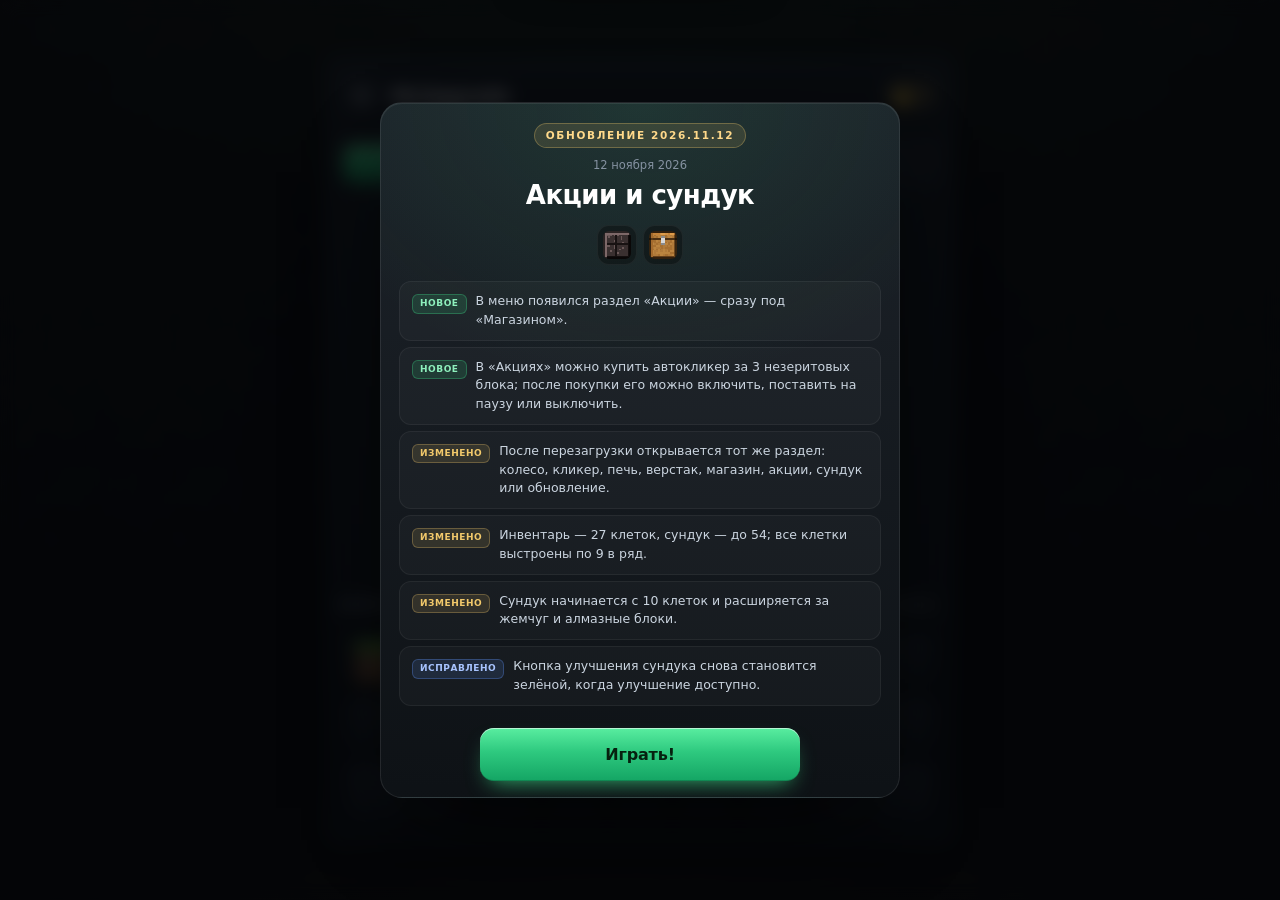
==== commit a4abe33e: "feat: show available app updates and reset caches safely" ====
--- a/index.html
+++ b/index.html
@@ -3,8 +3,6 @@
     <head>
         <meta charset="UTF-8">
         <meta name="viewport" content="width=device-width, initial-scale=1.0">
-        <meta http-equiv="Cache-Control" content="no-store">
-        <meta http-equiv="Pragma" content="no-cache">
         <title>McUpgrade</title>
 
         <link rel="manifest" href="/manifest.json">
@@ -286,9 +284,12 @@
                 <div id="admBody" hidden inert></div>
             </div>
         </div>
+        <div id="appUpdBar" class="app-upd" hidden>
+            <span>Доступно обновление <b id="appUpdV"></b></span>
+            <button class="btn sm" type="button" id="appUpdBtn">Обновить</button>
+        </div>
         <script src="js/admin-vault.js"></script>
         <script src="js/core/utils.js"></script>
-        <script src="js/data/sprites.js"></script>
         <script src="js/data/items.js"></script>
         <script src="js/core/state.js"></script>
         <script src="js/core/save.js"></script>
@@ -304,6 +305,7 @@
         <script src="js/features/offers.js"></script>
         <script src="js/data/updates.js"></script>
         <script src="js/features/updates.js"></script>
+        <script src="js/core/version-check.js"></script>
         <script src="js/ui/menu.js"></script>
         <script src="js/ui/icons.js"></script>
         <script src="js/admin/admin.js"></script>
--- a/css/updates.css
+++ b/css/updates.css
@@ -210,3 +210,36 @@
     border: 1px solid var(--line-2);
     border-radius: 12px;
 }
+
+/* ������ ���������� ���������� ����������. */
+.app-upd {
+    position: fixed;
+    left: 12px;
+    right: 12px;
+    bottom: calc(12px + env(safe-area-inset-bottom, 0px));
+    z-index: 90;
+    display: flex;
+    align-items: center;
+    justify-content: space-between;
+    gap: 12px;
+    padding: 10px 12px;
+    color: #fff;
+    background: #1f7a4c;
+    border: 1px solid rgba(255, 255, 255, 0.18);
+    border-radius: 12px;
+    box-shadow: 0 8px 24px rgba(0, 0, 0, 0.35);
+}
+.app-upd[hidden] {
+    display: none;
+}
+.app-upd span {
+    min-width: 0;
+    font-size: 13px;
+    line-height: 1.35;
+}
+.app-upd b {
+    font-weight: 700;
+}
+.app-upd .btn {
+    flex: 0 0 auto;
+}
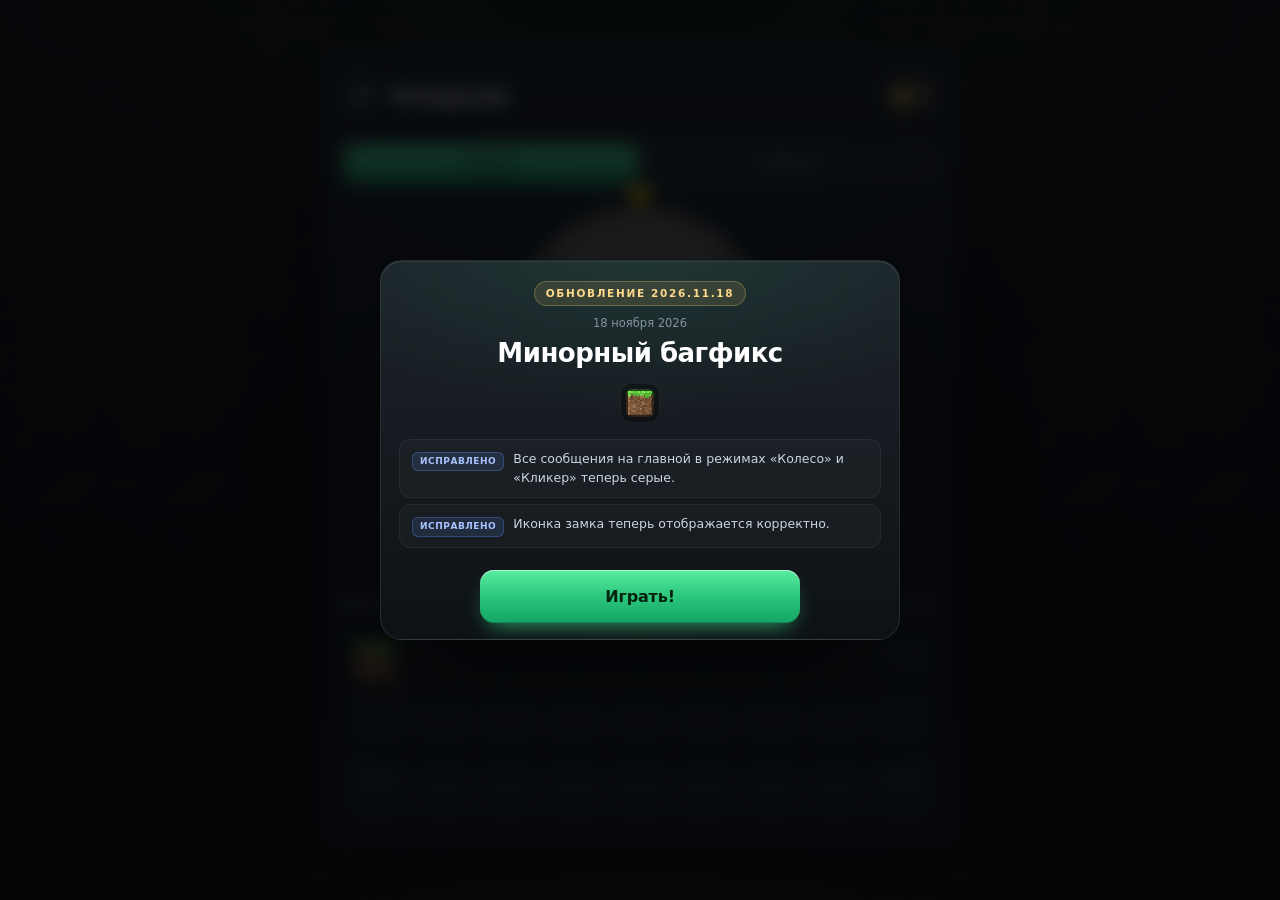
==== commit 10fedbc3: "bugfix" ====
--- a/index.html
+++ b/index.html
@@ -78,7 +78,7 @@
                             <p class="clk-msg" id="clkmsg"></p>
                         </div>
                         <div class="click-lock" id="clklock" hidden role="img" aria-label="Кликер заблокирован, пока работает автокликер">
-                            <img class="lock-img" src="[data-uri]" alt="" />
+                            <img class="lock-img" src="assets/img/lock.png" alt="" />
                         </div>
                     </div>
                 </div>
--- a/css/wheel.css
+++ b/css/wheel.css
@@ -86,10 +86,10 @@
     color: var(--muted);
 }
 .info.win {
-    color: #7ef0b0;
+    color: var(--muted);
 }
 .info.lose {
-    color: #ff9d95;
+    color: var(--muted);
 }
 /* ---------- переключатель: колесо / кликер ---------- */
 .rmode {
--- a/css/clicker.css
+++ b/css/clicker.css
@@ -321,15 +321,14 @@
     color: var(--muted);
 }
 .clk-msg.win {
-    color: #7ef0b0;
+    color: var(--muted);
 }
 .clk-msg.bad {
-    color: #ff9d95;
+    color: var(--muted);
 }
 .clk-msg.secret {
-    color: #ffb2a8;
-    font-weight: 700;
-    text-shadow: 0 0 12px rgba(234, 90, 82, 0.45);
+    color: var(--muted);
+    font-weight: 700;
 }
 /* ===== редкое выпадение бедрока: замедление, ч/б свечение, красный контур ===== */
 #clkbox.secret-roll {
--- a/css/updates.css
+++ b/css/updates.css
@@ -242,4 +242,6 @@
 }
 .app-upd .btn {
     flex: 0 0 auto;
-}
+    width: auto;
+    margin: 0;
+}
